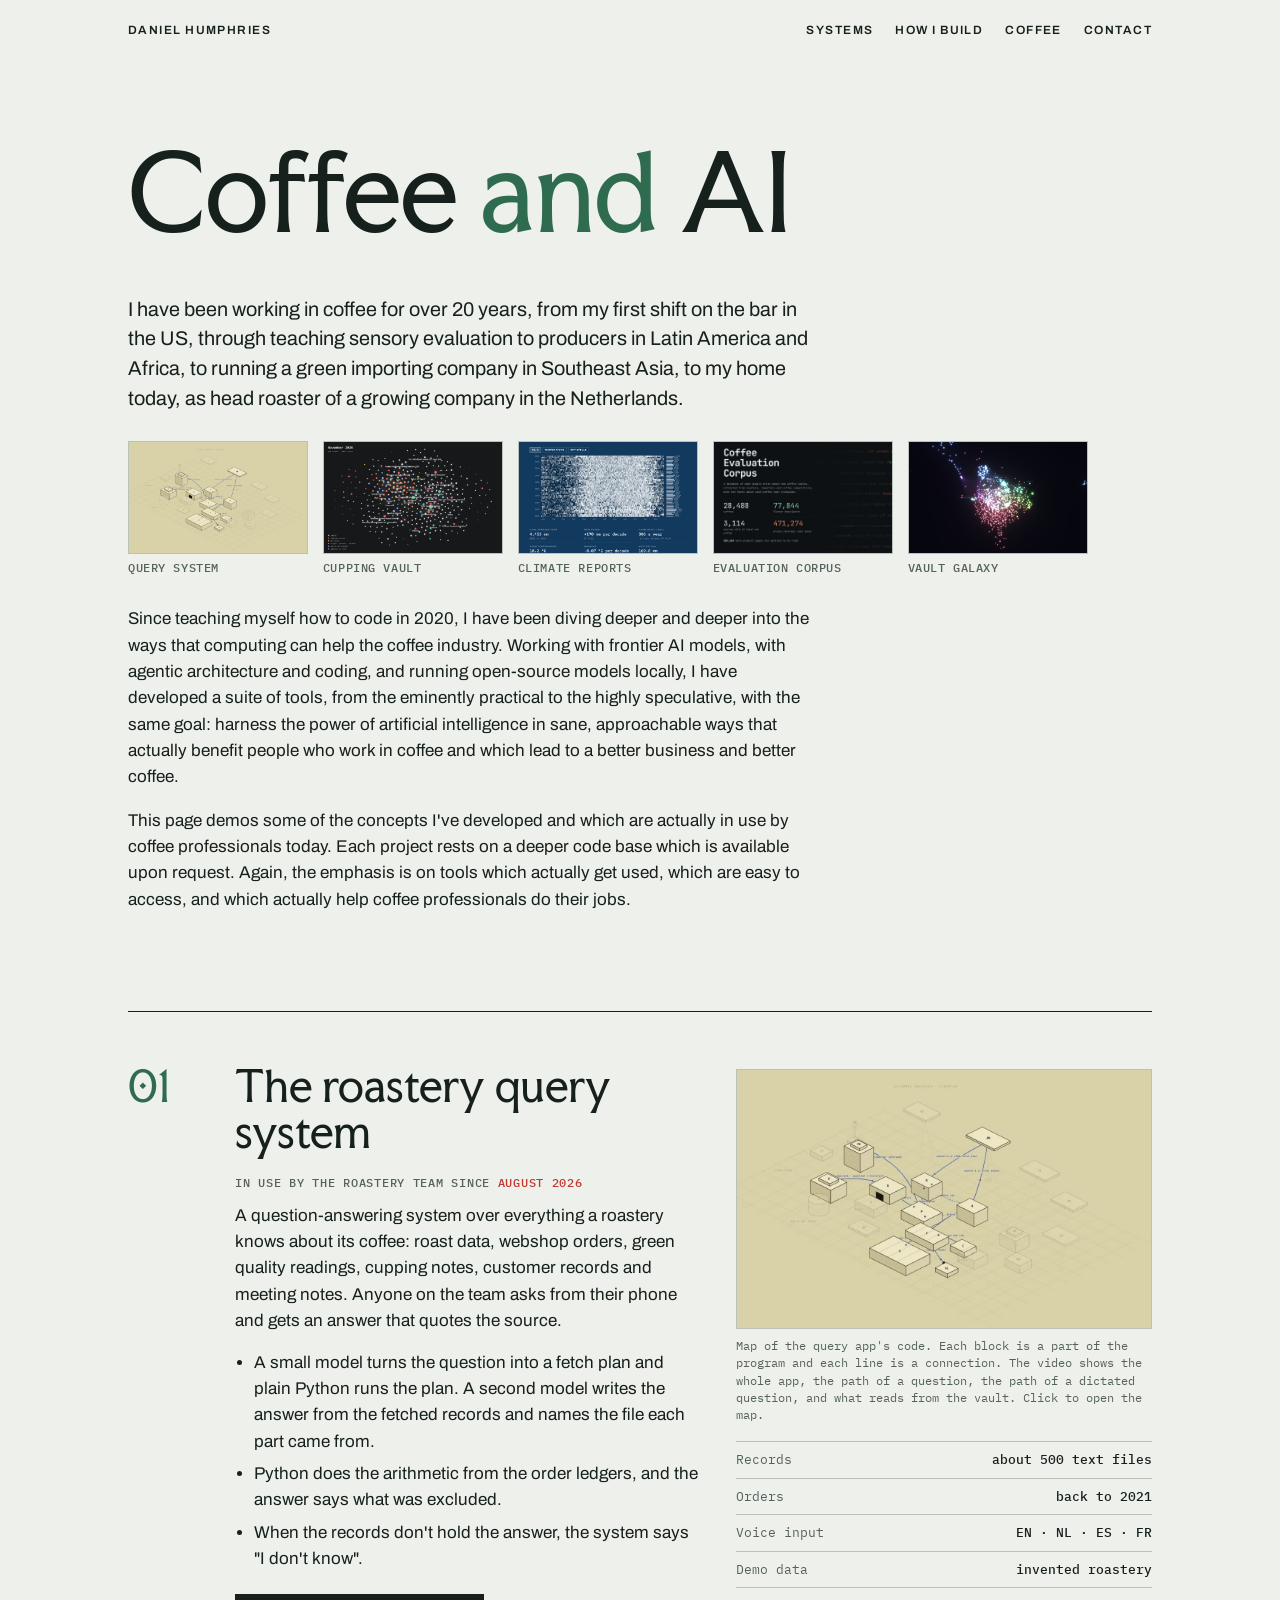
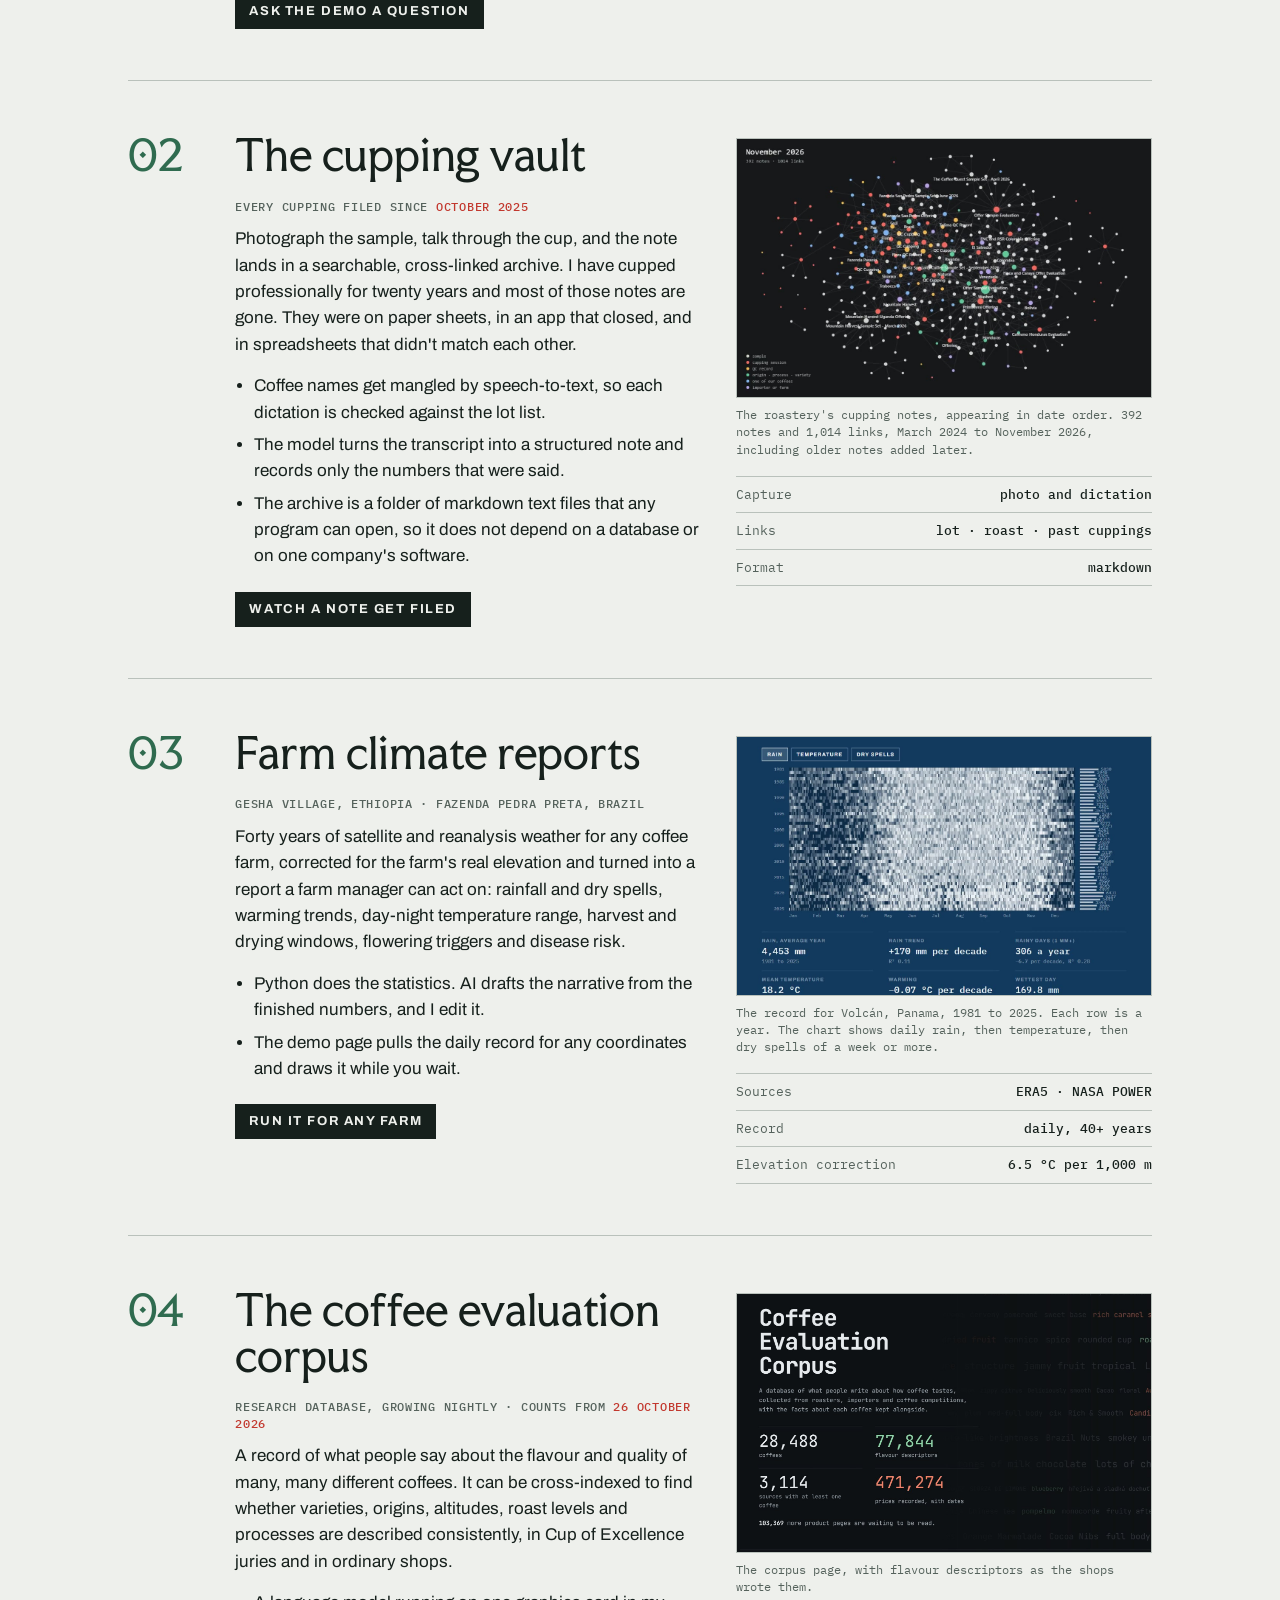
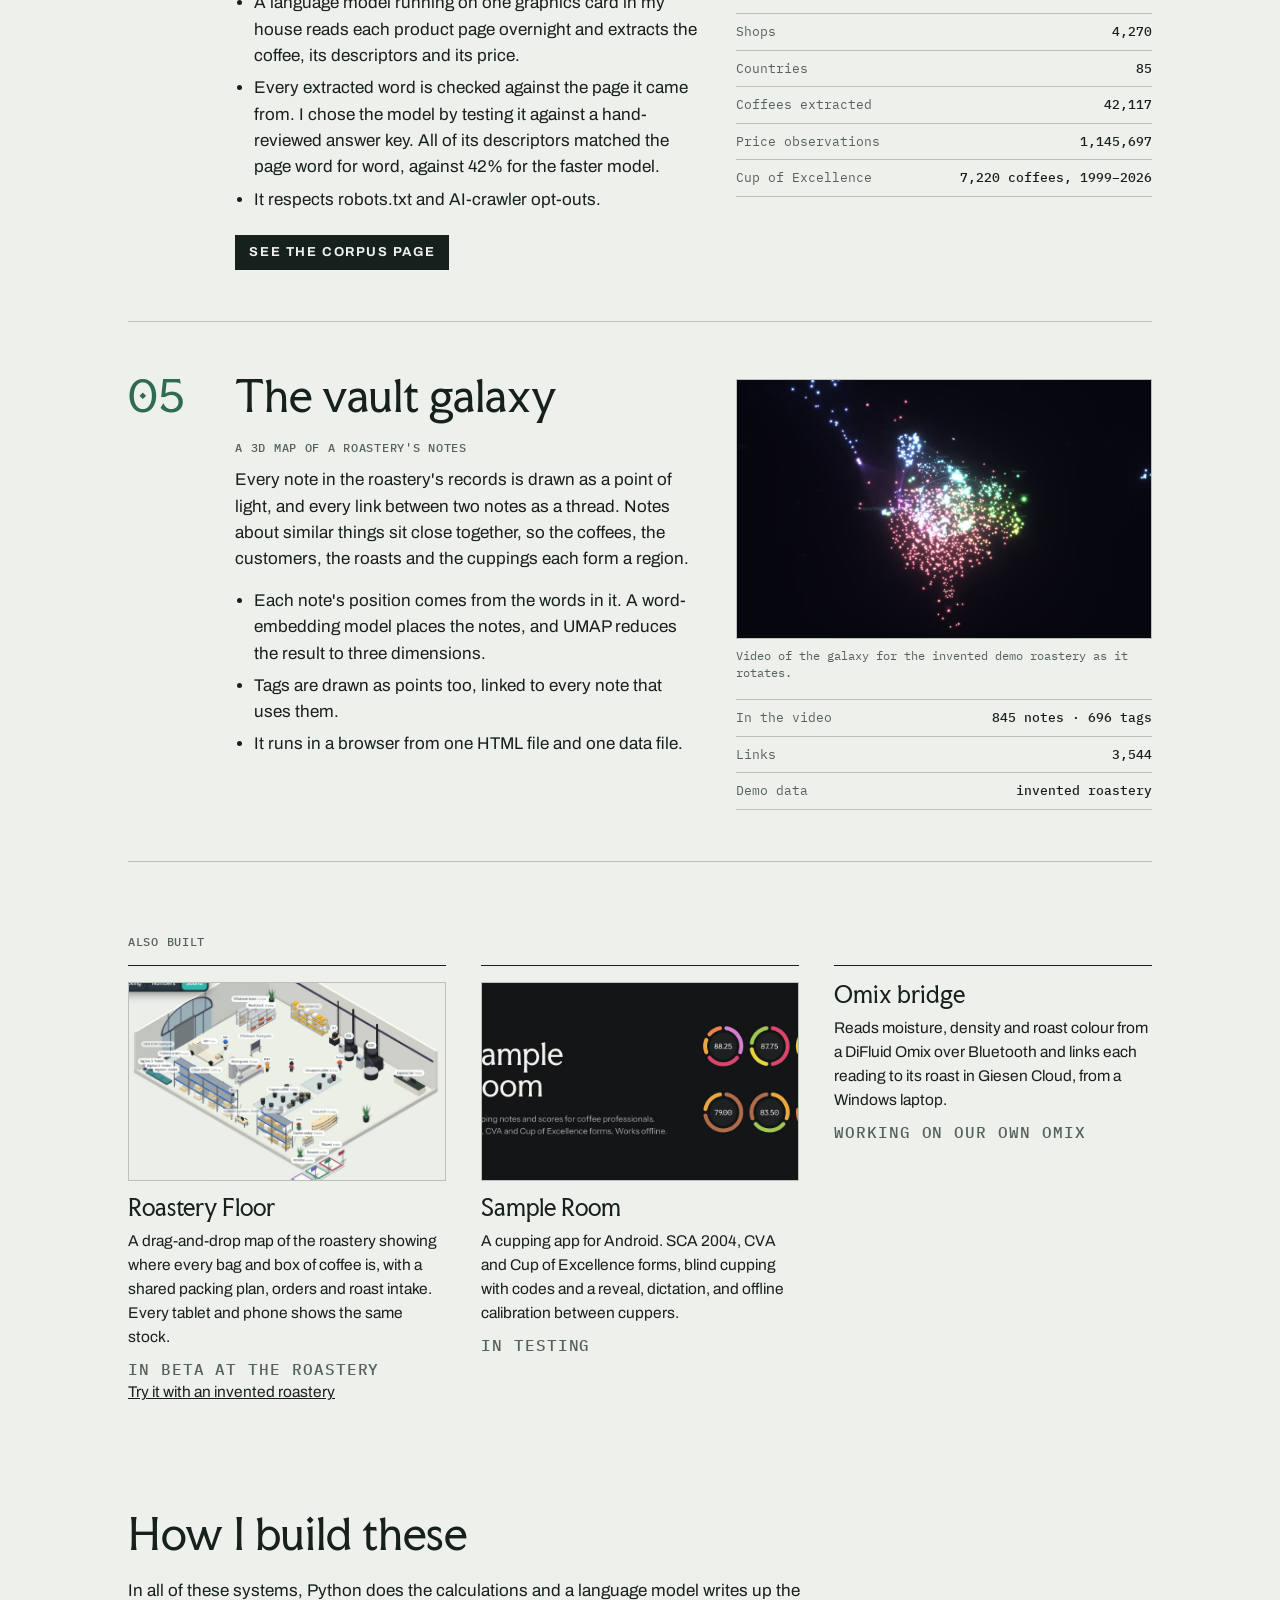
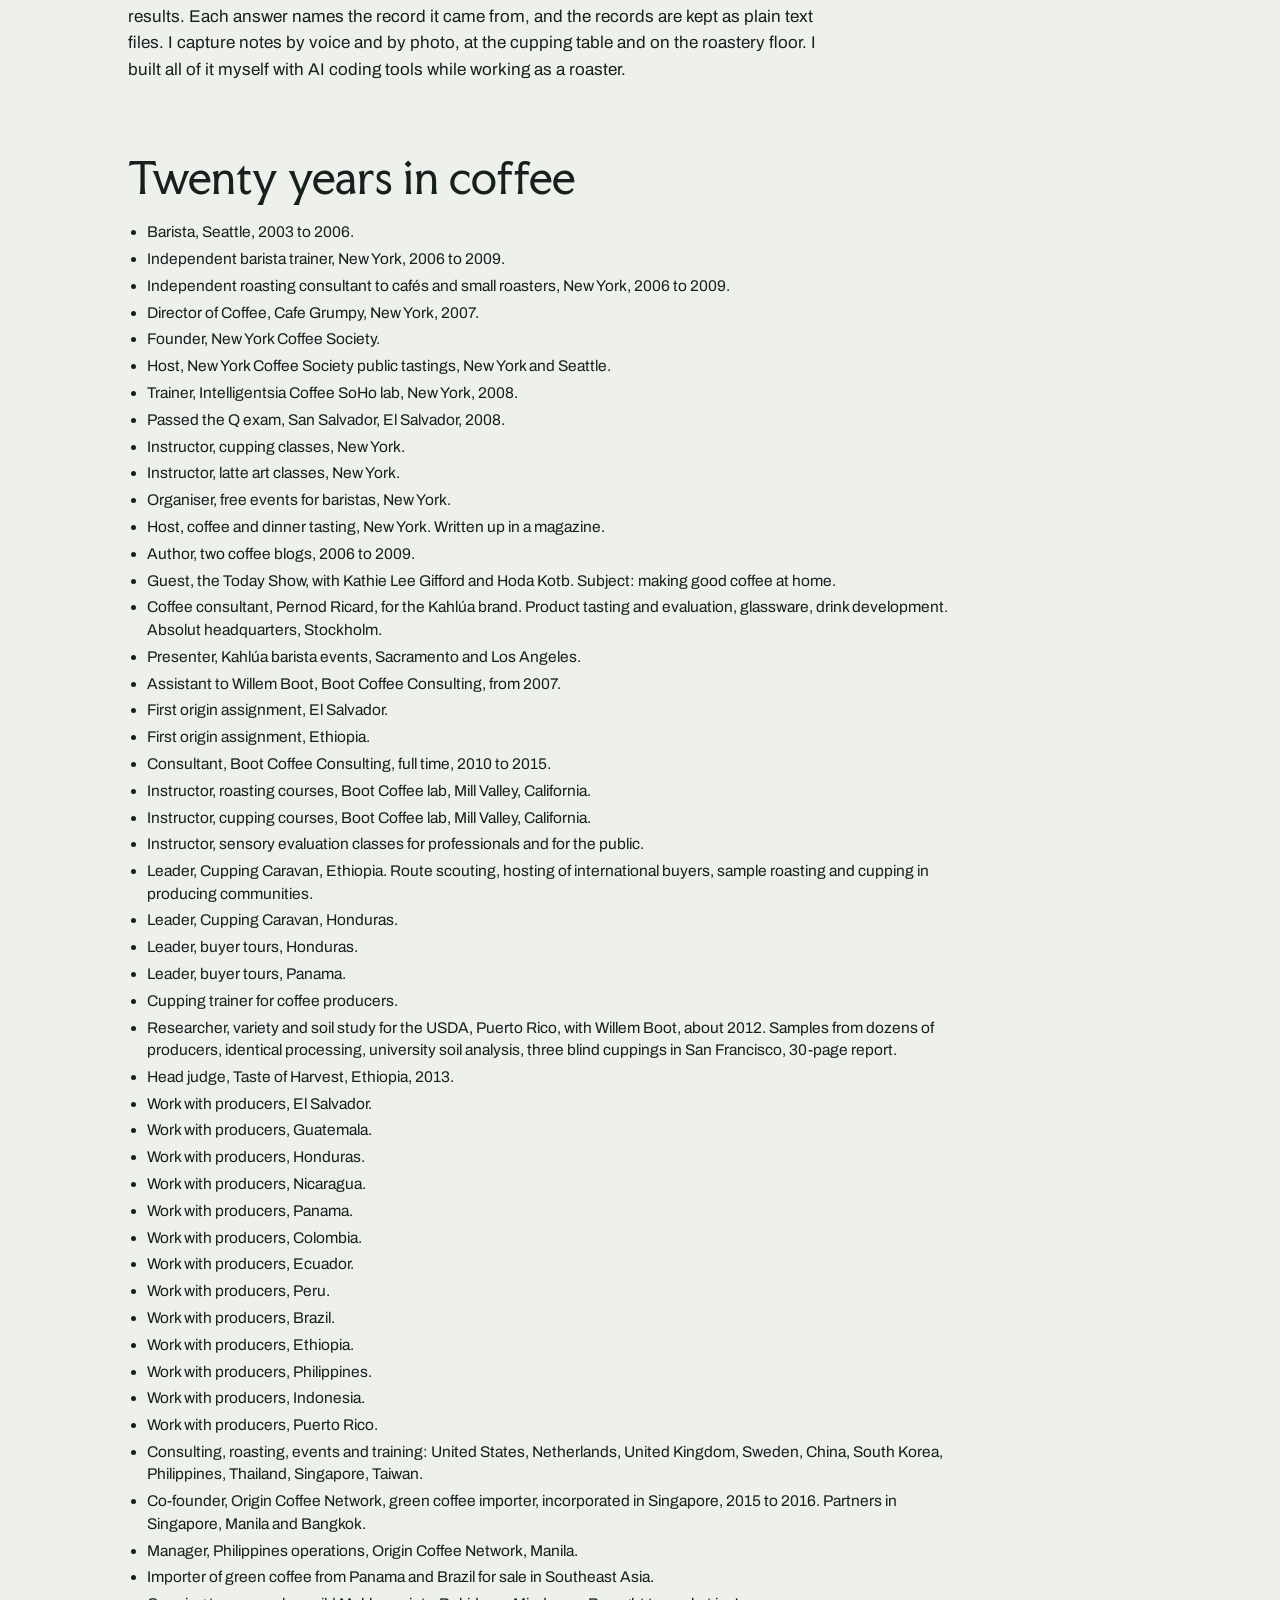
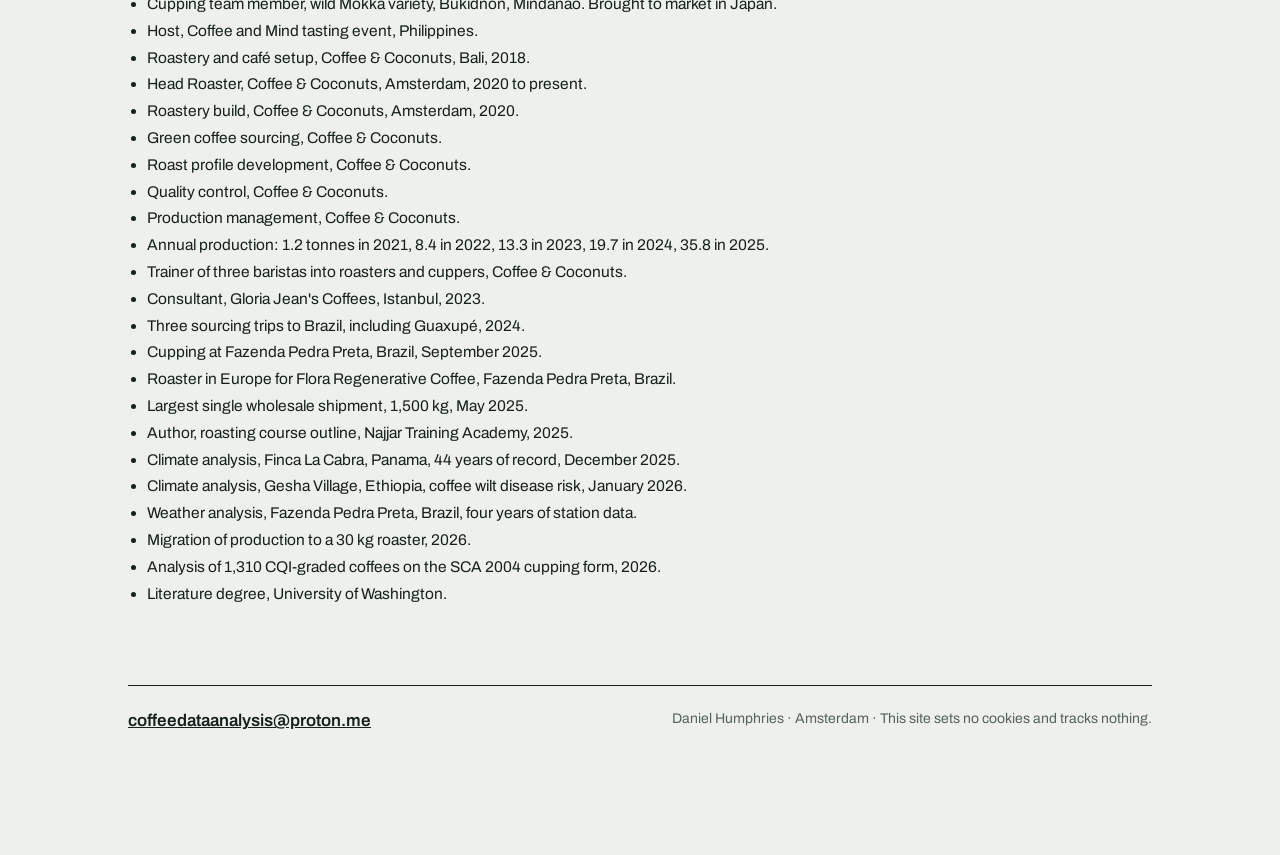
==== index.html @ a72b25ab "site: 2026-11-12 16:36" ====
<!doctype html>
<html lang="en">
<head>
<meta charset="utf-8">
<meta name="viewport" content="width=device-width, initial-scale=1">
<title>Daniel Humphries: coffee and AI</title>
<meta name="description" content="AI systems built for coffee work by Daniel Humphries, head roaster at Coffee &amp; Coconuts in Amsterdam: a roastery query system, a cupping archive, farm climate reports and a corpus of published coffee descriptions.">
<link rel="icon" href="favicon.svg" type="image/svg+xml">
<link rel="preload" href="fonts/archivo.woff2" as="font" type="font/woff2" crossorigin>
<link rel="preload" href="fonts/faculty-glyphic.woff2" as="font" type="font/woff2" crossorigin>
<link rel="stylesheet" href="base.css">
<style>
  :root {
    --paper: #eef0ec;      /* cupping-room grey-white */
    --ink: #16201c;
    --soft: #55625c;
    --rule: #b9c1bb;
    --green: #2f6b4f;      /* green coffee */
    --cherry: #c2382e;     /* ripe cherry */
    --mono: "IBM Plex Mono", ui-monospace, Consolas, monospace;
  }
  html { scroll-behavior: smooth; }
  body { background: var(--paper); color: var(--ink); font: 400 17px/1.55 var(--sans); }
  .wrap { max-width: 1080px; margin: 0 auto; padding: 0 28px 120px; }

  nav { display: flex; flex-wrap: wrap; gap: 6px 22px; align-items: baseline; padding: 22px 0 0;
        font: 600 12px/1.4 var(--sans); letter-spacing: .12em; text-transform: uppercase; }
  nav a { text-decoration: none; border-bottom: 1.5px solid transparent; padding-bottom: 2px; }
  nav a:hover, nav a:focus-visible { border-bottom-color: currentColor; outline: none; }
  nav .who { margin-right: auto; }

  header { padding: 11vh 0 9vh; border-bottom: 1.5px solid var(--ink); }
  h1 { font: 400 clamp(44px, 8.2vw, 104px)/.98 var(--display); letter-spacing: -.012em; margin: 0 0 .5em; }
  h1 span { color: var(--green); }
  .lede { max-width: 43rem; font-size: clamp(18px, 1.55vw, 21px); line-height: 1.5; margin: 0 0 1em; }
  .lede.more { font-size: 17px; line-height: 1.55; }
  .strip { display: grid; grid-template-columns: repeat(5, minmax(0, 1fr)); gap: .9rem; max-width: 60rem; margin: 1.7rem 0 1.9rem; padding: 0; list-style: none; }
  .strip a { display: block; text-decoration: none; font: 500 11.5px/1.3 var(--mono); letter-spacing: .05em; text-transform: uppercase; color: var(--soft); }
  .strip img { width: 100%; height: auto; aspect-ratio: 16 / 10; object-fit: cover; border: 1px solid var(--rule); background: var(--ink); margin-bottom: .45rem; }
  .strip a:hover, .strip a:focus-visible { color: var(--ink); outline: none; }
  .strip a:hover img, .strip a:focus-visible img { border-color: var(--ink); outline: 2px solid var(--ink); }

  h2 { font: 400 clamp(28px, 3.4vw, 42px)/1.08 var(--display); margin: 0 0 .5em; }
  .label { font: 500 12px/1.4 var(--mono); letter-spacing: .06em; text-transform: uppercase; color: var(--soft); margin: 0 0 .9rem; }
  .label b { font-weight: 500; color: var(--cherry); }

  .sys { display: grid; grid-template-columns: 4.5rem minmax(0, 1fr) minmax(0, 26rem); gap: 0 2.2rem;
         padding: 3.2rem 0; border-bottom: 1px solid var(--rule); }
  .sys .n { font: 400 clamp(30px, 3.4vw, 42px)/1.08 var(--display); color: var(--green); }
  .sys p { margin: 0 0 .9em; max-width: 36rem; }
  .sys ul { margin: 0 0 1em; padding: 0 0 0 1.1em; max-width: 36rem; }
  .sys li { margin: 0 0 .35em; }
  .shot { margin: .35rem 0 1.1rem; }
  .shot a { display: block; }
  .shot img, .shot video { width: 100%; height: auto; aspect-ratio: 16 / 10; object-fit: cover; border: 1px solid var(--rule); background: var(--ink); }
  .shot a:hover img, .shot a:focus-visible img, .shot a:hover video, .shot a:focus-visible video { border-color: var(--ink); outline: 2px solid var(--ink); }
  .shot figcaption { font: 400 12px/1.45 var(--mono); color: var(--soft); margin-top: .5rem; }
  .small .shot { margin: 0 0 .9rem; }
  .facts { margin: 0; font: 400 13px/1.5 var(--mono); }
  .facts div { display: flex; justify-content: space-between; gap: 1rem; padding: .5rem 0; border-top: 1px solid var(--rule); }
  .facts div:last-child { border-bottom: 1px solid var(--rule); }
  .facts dt { color: var(--soft); }
  .facts dd { margin: 0; text-align: right; font-weight: 500; font-variant-numeric: tabular-nums; }
  a.go { display: inline-block; margin-top: .3rem; font: 700 13px/1 var(--sans); letter-spacing: .12em; text-transform: uppercase;
         text-decoration: none; color: var(--paper); background: var(--ink); padding: .85em 1.1em; transition: background var(--dur) var(--ease); }
  a.go:hover, a.go:focus-visible { background: var(--green); outline: none; }

  section.plain { padding: 4.5rem 0 0; }
  .small { display: grid; grid-template-columns: repeat(3, minmax(0, 1fr)); gap: 0 2.2rem; }
  .small > div { border-top: 1.5px solid var(--ink); padding: 1rem 0 1.6rem; }
  .small h3 { font: 400 22px/1.15 var(--display); margin: 0 0 .4em; }
  .small p { margin: 0 0 .6em; font-size: 15.5px; }
  .small .label { margin: 0; }

  .how { max-width: 43rem; margin: 0; }
  .rule-list { max-width: 46rem; margin: 0; padding: 0; list-style: none; counter-reset: r; }
  .rule-list li { counter-increment: r; display: grid; grid-template-columns: 2.4rem 1fr; padding: .8rem 0; border-top: 1px solid var(--rule); }
  .rule-list li::before { content: counter(r); font: 400 22px/1.2 var(--display); color: var(--green); }

  .cv { max-width: 52rem; margin: 0; padding: 0 0 0 1.2em; font-size: 15.5px; line-height: 1.45; }
  .cv li { margin: 0 0 .28em; }

  footer { margin-top: 5rem; padding-top: 1.4rem; border-top: 1.5px solid var(--ink); display: flex; flex-wrap: wrap; gap: .6rem 2rem; justify-content: space-between; }
  footer a { font-weight: 600; }
  footer span { color: var(--soft); font-size: 14px; }

  @media (max-width: 860px) {
    .wrap { padding: 0 18px 90px; }
    .strip { grid-template-columns: none; grid-auto-flow: column; grid-auto-columns: 44%; overflow-x: auto; margin-right: -18px; padding: 2px 18px 6px 2px; scroll-snap-type: x proximity; }
    .strip li { scroll-snap-align: start; }
    .sys { grid-template-columns: minmax(0, 1fr); padding: 2.4rem 0; }
    .sys .n { margin-bottom: .2rem; }
    .shot { margin-top: 1.2rem; }
    .small { grid-template-columns: minmax(0, 1fr); }
  }
</style>
</head>
<body>
<div class="wrap">

<nav aria-label="Sections">
  <a class="who" href="#top">Daniel Humphries</a>
  <a href="#systems">Systems</a>
  <a href="#rules">How I build</a>
  <a href="#coffee">Coffee</a>
  <a href="mailto:coffeedataanalysis@proton.me">Contact</a>
</nav>

<header id="top">
  <h1>Coffee <span>and</span> AI</h1>
  <p class="lede">I have been working in coffee for over 20 years, from my first shift on the bar in the US, through teaching sensory evaluation to producers in Latin America and Africa, to running a green importing company in Southeast Asia, to my home today, as head roaster of a growing company in the Netherlands.</p>
  <ul class="strip" aria-label="The systems on this page">
    <li><a href="#query"><img src="media/app-atlas.jpg" width="1120" height="700" alt="">Query system</a></li>
    <li><a href="#vault"><img src="media/cupping-graph.jpg" width="1120" height="700" alt="">Cupping vault</a></li>
    <li><a href="#climate"><img src="media/climate.jpg" width="1280" height="800" alt="">Climate reports</a></li>
    <li><a href="#corpus"><img src="media/corpus.jpg" width="1584" height="990" alt="">Evaluation corpus</a></li>
    <li><a href="#galaxy"><img src="media/vault-galaxy.jpg" width="1120" height="700" alt="">Vault galaxy</a></li>
  </ul>
  <p class="lede more">Since teaching myself how to code in 2020, I have been diving deeper and deeper into the ways that computing can help the coffee industry. Working with frontier AI models, with agentic architecture and coding, and running open-source models locally, I have developed a suite of tools, from the eminently practical to the highly speculative, with the same goal: harness the power of artificial intelligence in sane, approachable ways that actually benefit people who work in coffee and which lead to a better business and better coffee.</p>
  <p class="lede more">This page demos some of the concepts I've developed and which are actually in use by coffee professionals today. Each project rests on a deeper code base which is available upon request. Again, the emphasis is on tools which actually get used, which are easy to access, and which actually help coffee professionals do their jobs.</p>
</header>

<main id="systems">

  <article class="sys" id="query">
    <div class="n">01</div>
    <div>
      <h2>The roastery query system</h2>
      <p class="label">In use by the roastery team since <b>August 2026</b></p>
      <p>A question-answering system over everything a roastery knows about its coffee: roast data, webshop orders, green quality readings, cupping notes, customer records and meeting notes. Anyone on the team asks from their phone and gets an answer that quotes the source.</p>
      <ul>
        <li>A small model turns the question into a fetch plan and plain Python runs the plan. A second model writes the answer from the fetched records and names the file each part came from.</li>
        <li>Python does the arithmetic from the order ledgers, and the answer says what was excluded.</li>
        <li>When the records don't hold the answer, the system says "I don't know".</li>
      </ul>
      <a class="go" href="query.html">Ask the demo a question</a>
    </div>
    <div>
    <figure class="shot">
      <a href="atlas.html"><video src="media/app-atlas.mp4" poster="media/app-atlas.jpg" width="1120" height="700" autoplay muted loop playsinline preload="metadata" aria-label="Animation: an isometric drawing of the query app, with different groups of blocks and connecting lines lit in turn"></video></a>
      <figcaption>Map of the query app's code. Each block is a part of the program and each line is a connection. The video shows the whole app, the path of a question, the path of a dictated question, and what reads from the vault. Click to open the map.</figcaption>
    </figure>
    <dl class="facts">
      <div><dt>Records</dt><dd>about 500 text files</dd></div>
      <div><dt>Orders</dt><dd>back to 2021</dd></div>
      <div><dt>Voice input</dt><dd>EN · NL · ES · FR</dd></div>
      <div><dt>Demo data</dt><dd>invented roastery</dd></div>
    </dl>
    </div>
  </article>

  <article class="sys" id="vault">
    <div class="n">02</div>
    <div>
      <h2>The cupping vault</h2>
      <p class="label">Every cupping filed since <b>October 2025</b></p>
      <p>Photograph the sample, talk through the cup, and the note lands in a searchable, cross-linked archive. I have cupped professionally for twenty years and most of those notes are gone. They were on paper sheets, in an app that closed, and in spreadsheets that didn't match each other.</p>
      <ul>
        <li>Coffee names get mangled by speech-to-text, so each dictation is checked against the lot list.</li>
        <li>The model turns the transcript into a structured note and records only the numbers that were said.</li>
        <li>The archive is a folder of markdown text files that any program can open, so it does not depend on a database or on one company's software.</li>
      </ul>
      <a class="go" href="vault.html">Watch a note get filed</a>
    </div>
    <div>
    <figure class="shot">
      <a href="vault.html"><video src="media/cupping-graph.mp4" poster="media/cupping-graph.jpg" width="1120" height="700" autoplay muted loop playsinline preload="metadata" aria-label="Animation: dots for cupping notes appear one by one and link to each other"></video></a>
      <figcaption>The roastery's cupping notes, appearing in date order. 392 notes and 1,014 links, March 2024 to November 2026, including older notes added later.</figcaption>
    </figure>
    <dl class="facts">
      <div><dt>Capture</dt><dd>photo and dictation</dd></div>
      <div><dt>Links</dt><dd>lot · roast · past cuppings</dd></div>
      <div><dt>Format</dt><dd>markdown</dd></div>
    </dl>
    </div>
  </article>

  <article class="sys" id="climate">
    <div class="n">03</div>
    <div>
      <h2>Farm climate reports</h2>
      <p class="label">Gesha Village, Ethiopia · Fazenda Pedra Preta, Brazil</p>
      <p>Forty years of satellite and reanalysis weather for any coffee farm, corrected for the farm's real elevation and turned into a report a farm manager can act on: rainfall and dry spells, warming trends, day-night temperature range, harvest and drying windows, flowering triggers and disease risk.</p>
      <ul>
        <li>Python does the statistics. AI drafts the narrative from the finished numbers, and I edit it.</li>
        <li>The demo page pulls the daily record for any coordinates and draws it while you wait.</li>
      </ul>
      <a class="go" href="climate.html">Run it for any farm</a>
    </div>
    <div>
    <figure class="shot">
      <a href="climate.html"><video src="media/climate.mp4" poster="media/climate.jpg" width="1280" height="800" autoplay muted loop playsinline preload="metadata" aria-label="Animation: a chart of daily rain since 1981 fills in one year at a time, then changes to temperature and to dry spells"></video></a>
      <figcaption>The record for Volcán, Panama, 1981 to 2025. Each row is a year. The chart shows daily rain, then temperature, then dry spells of a week or more.</figcaption>
    </figure>
    <dl class="facts">
      <div><dt>Sources</dt><dd>ERA5 · NASA POWER</dd></div>
      <div><dt>Record</dt><dd>daily, 40+ years</dd></div>
      <div><dt>Elevation correction</dt><dd>6.5 °C per 1,000 m</dd></div>
    </dl>
    </div>
  </article>

  <article class="sys" id="corpus">
    <div class="n">04</div>
    <div>
      <h2>The coffee evaluation corpus</h2>
      <p class="label">Research database, growing nightly · counts from <b>26 October 2026</b></p>
      <p>A record of what people say about the flavour and quality of many, many different coffees. It can be cross-indexed to find whether varieties, origins, altitudes, roast levels and processes are described consistently, in Cup of Excellence juries and in ordinary shops.</p>
      <ul>
        <li>A language model running on one graphics card in my house reads each product page overnight and extracts the coffee, its descriptors and its price.</li>
        <li>Every extracted word is checked against the page it came from. I chose the model by testing it against a hand-reviewed answer key. All of its descriptors matched the page word for word, against 42% for the faster model.</li>
        <li>It respects robots.txt and AI-crawler opt-outs.</li>
      </ul>
      <a class="go" href="corpus.html">See the corpus page</a>
    </div>
    <div>
    <figure class="shot">
      <a href="corpus.html"><img src="media/corpus.jpg" width="1584" height="990" loading="lazy" alt="The corpus page: counts of coffees, descriptors and prices beside rows of flavour words in several languages"></a>
      <figcaption>The corpus page, with flavour descriptors as the shops wrote them.</figcaption>
    </figure>
    <dl class="facts">
      <div><dt>Shops</dt><dd>4,270</dd></div>
      <div><dt>Countries</dt><dd>85</dd></div>
      <div><dt>Coffees extracted</dt><dd>42,117</dd></div>
      <div><dt>Price observations</dt><dd>1,145,697</dd></div>
      <div><dt>Cup of Excellence</dt><dd>7,220 coffees, 1999–2026</dd></div>
    </dl>
    </div>
  </article>

  <article class="sys" id="galaxy">
    <div class="n">05</div>
    <div>
      <h2>The vault galaxy</h2>
      <p class="label">A 3D map of a roastery's notes</p>
      <p>Every note in the roastery's records is drawn as a point of light, and every link between two notes as a thread. Notes about similar things sit close together, so the coffees, the customers, the roasts and the cuppings each form a region.</p>
      <ul>
        <li>Each note's position comes from the words in it. A word-embedding model places the notes, and UMAP reduces the result to three dimensions.</li>
        <li>Tags are drawn as points too, linked to every note that uses them.</li>
        <li>It runs in a browser from one HTML file and one data file.</li>
      </ul>
    </div>
    <div>
    <figure class="shot">
      <video src="media/vault-galaxy.mp4" poster="media/vault-galaxy.jpg" width="1120" height="700" autoplay muted loop playsinline preload="metadata" aria-label="Animation: a slowly turning cloud of coloured points joined by faint threads"></video>
      <figcaption>Video of the galaxy for the invented demo roastery as it rotates.</figcaption>
    </figure>
    <dl class="facts">
      <div><dt>In the video</dt><dd>845 notes · 696 tags</dd></div>
      <div><dt>Links</dt><dd>3,544</dd></div>
      <div><dt>Demo data</dt><dd>invented roastery</dd></div>
    </dl>
    </div>
  </article>

  <section class="plain" id="more">
    <p class="label">Also built</p>
    <div class="small">
      <div>
        <figure class="shot"><a href="floor.html"><img src="media/roastery-floor.jpg" width="1320" height="825" loading="lazy" alt="Isometric view of a roastery floor with racks, roasters, bins and staff"></a></figure>
        <h3>Roastery Floor</h3>
        <p>A drag-and-drop map of the roastery showing where every bag and box of coffee is, with a shared packing plan, orders and roast intake. Every tablet and phone shows the same stock.</p>
        <p class="label">In beta at the roastery</p>
        <p><a href="floor.html">Try it with an invented roastery</a></p>
      </div>
      <div>
        <figure class="shot"><img src="media/sample-room.jpg" width="1024" height="500" loading="lazy" alt="Sample Room: six score dials reading from 79.00 to 91.25"></figure>
        <h3>Sample Room</h3>
        <p>A cupping app for Android. SCA 2004, CVA and Cup of Excellence forms, blind cupping with codes and a reveal, dictation, and offline calibration between cuppers.</p>
        <p class="label">In testing</p>
      </div>
      <div>
        <h3>Omix bridge</h3>
        <p>Reads moisture, density and roast colour from a DiFluid Omix over Bluetooth and links each reading to its roast in Giesen Cloud, from a Windows laptop.</p>
        <p class="label">Working on our own Omix</p>
      </div>
    </div>
  </section>

  <section class="plain" id="rules">
    <h2>How I build these</h2>
    <p class="how">In all of these systems, Python does the calculations and a language model writes up the results. Each answer names the record it came from, and the records are kept as plain text files. I capture notes by voice and by photo, at the cupping table and on the roastery floor. I built all of it myself with AI coding tools while working as a roaster.</p>
  </section>

  <section class="plain" id="coffee">
    <h2>Twenty years in coffee</h2>
    <ul class="cv">
      <li>Barista, Seattle, 2003 to 2006.</li>
      <li>Independent barista trainer, New York, 2006 to 2009.</li>
      <li>Independent roasting consultant to cafés and small roasters, New York, 2006 to 2009.</li>
      <li>Director of Coffee, Cafe Grumpy, New York, 2007.</li>
      <li>Founder, New York Coffee Society.</li>
      <li>Host, New York Coffee Society public tastings, New York and Seattle.</li>
      <li>Trainer, Intelligentsia Coffee SoHo lab, New York, 2008.</li>
      <li>Passed the Q exam, San Salvador, El Salvador, 2008.</li>
      <li>Instructor, cupping classes, New York.</li>
      <li>Instructor, latte art classes, New York.</li>
      <li>Organiser, free events for baristas, New York.</li>
      <li>Host, coffee and dinner tasting, New York. Written up in a magazine.</li>
      <li>Author, two coffee blogs, 2006 to 2009.</li>
      <li>Guest, the Today Show, with Kathie Lee Gifford and Hoda Kotb. Subject: making good coffee at home.</li>
      <li>Coffee consultant, Pernod Ricard, for the Kahlúa brand. Product tasting and evaluation, glassware, drink development. Absolut headquarters, Stockholm.</li>
      <li>Presenter, Kahlúa barista events, Sacramento and Los Angeles.</li>
      <li>Assistant to Willem Boot, Boot Coffee Consulting, from 2007.</li>
      <li>First origin assignment, El Salvador.</li>
      <li>First origin assignment, Ethiopia.</li>
      <li>Consultant, Boot Coffee Consulting, full time, 2010 to 2015.</li>
      <li>Instructor, roasting courses, Boot Coffee lab, Mill Valley, California.</li>
      <li>Instructor, cupping courses, Boot Coffee lab, Mill Valley, California.</li>
      <li>Instructor, sensory evaluation classes for professionals and for the public.</li>
      <li>Leader, Cupping Caravan, Ethiopia. Route scouting, hosting of international buyers, sample roasting and cupping in producing communities.</li>
      <li>Leader, Cupping Caravan, Honduras.</li>
      <li>Leader, buyer tours, Honduras.</li>
      <li>Leader, buyer tours, Panama.</li>
      <li>Cupping trainer for coffee producers.</li>
      <li>Researcher, variety and soil study for the USDA, Puerto Rico, with Willem Boot, about 2012. Samples from dozens of producers, identical processing, university soil analysis, three blind cuppings in San Francisco, 30-page report.</li>
      <li>Head judge, Taste of Harvest, Ethiopia, 2013.</li>
      <li>Work with producers, El Salvador.</li>
      <li>Work with producers, Guatemala.</li>
      <li>Work with producers, Honduras.</li>
      <li>Work with producers, Nicaragua.</li>
      <li>Work with producers, Panama.</li>
      <li>Work with producers, Colombia.</li>
      <li>Work with producers, Ecuador.</li>
      <li>Work with producers, Peru.</li>
      <li>Work with producers, Brazil.</li>
      <li>Work with producers, Ethiopia.</li>
      <li>Work with producers, Philippines.</li>
      <li>Work with producers, Indonesia.</li>
      <li>Work with producers, Puerto Rico.</li>
      <li>Consulting, roasting, events and training: United States, Netherlands, United Kingdom, Sweden, China, South Korea, Philippines, Thailand, Singapore, Taiwan.</li>
      <li>Co-founder, Origin Coffee Network, green coffee importer, incorporated in Singapore, 2015 to 2016. Partners in Singapore, Manila and Bangkok.</li>
      <li>Manager, Philippines operations, Origin Coffee Network, Manila.</li>
      <li>Importer of green coffee from Panama and Brazil for sale in Southeast Asia.</li>
      <li>Cupping team member, wild Mokka variety, Bukidnon, Mindanao. Brought to market in Japan.</li>
      <li>Host, Coffee and Mind tasting event, Philippines.</li>
      <li>Roastery and café setup, Coffee &amp; Coconuts, Bali, 2018.</li>
      <li>Head Roaster, Coffee &amp; Coconuts, Amsterdam, 2020 to present.</li>
      <li>Roastery build, Coffee &amp; Coconuts, Amsterdam, 2020.</li>
      <li>Green coffee sourcing, Coffee &amp; Coconuts.</li>
      <li>Roast profile development, Coffee &amp; Coconuts.</li>
      <li>Quality control, Coffee &amp; Coconuts.</li>
      <li>Production management, Coffee &amp; Coconuts.</li>
      <li>Annual production: 1.2 tonnes in 2021, 8.4 in 2022, 13.3 in 2023, 19.7 in 2024, 35.8 in 2025.</li>
      <li>Trainer of three baristas into roasters and cuppers, Coffee &amp; Coconuts.</li>
      <li>Consultant, Gloria Jean's Coffees, Istanbul, 2023.</li>
      <li>Three sourcing trips to Brazil, including Guaxupé, 2024.</li>
      <li>Cupping at Fazenda Pedra Preta, Brazil, September 2025.</li>
      <li>Roaster in Europe for Flora Regenerative Coffee, Fazenda Pedra Preta, Brazil.</li>
      <li>Largest single wholesale shipment, 1,500 kg, May 2025.</li>
      <li>Author, roasting course outline, Najjar Training Academy, 2025.</li>
      <li>Climate analysis, Finca La Cabra, Panama, 44 years of record, December 2025.</li>
      <li>Climate analysis, Gesha Village, Ethiopia, coffee wilt disease risk, January 2026.</li>
      <li>Weather analysis, Fazenda Pedra Preta, Brazil, four years of station data.</li>
      <li>Migration of production to a 30 kg roaster, 2026.</li>
      <li>Analysis of 1,310 CQI-graded coffees on the SCA 2004 cupping form, 2026.</li>
      <li>Literature degree, University of Washington.</li>
    </ul>
  </section>

</main>

<footer>
  <a href="mailto:coffeedataanalysis@proton.me">coffeedataanalysis@proton.me</a>
  <span>Daniel Humphries · Amsterdam · This site sets no cookies and tracks nothing.</span>
</footer>

</div>
<script>
  if (matchMedia("(prefers-reduced-motion: reduce)").matches)
    for (const v of document.querySelectorAll("video")) { v.removeAttribute("autoplay"); v.pause(); v.controls = true; }
</script>
</body>
</html>
---- base.css ----
/* base.css: the few things every page shares.
   Pages are allowed to look nothing alike. What stays constant is the altimeter mark in
   the top-right corner (it morphs between pages with a view transition), the two faces,
   and the one easing curve every motion uses. */

@view-transition { navigation: auto; }

/* Fonts are served from this site (fonts/, licences in fonts/LICENSE.txt): no request to a
   third party before the page can paint, and nothing for anyone to log. Latin subsets. */
@font-face { font-family: "Archivo"; src: url(fonts/archivo.woff2) format("woff2"); font-weight: 100 900; font-stretch: 62% 125%; font-display: swap; }
@font-face { font-family: "Faculty Glyphic"; src: url(fonts/faculty-glyphic.woff2) format("woff2"); font-weight: 400; font-display: swap; }
@font-face { font-family: "IBM Plex Mono"; src: url(fonts/plex-mono-400.woff2) format("woff2"); font-weight: 400; font-display: swap; }
@font-face { font-family: "IBM Plex Mono"; src: url(fonts/plex-mono-500.woff2) format("woff2"); font-weight: 500; font-display: swap; }
@font-face { font-family: "VT323"; src: url(fonts/vt323.woff2) format("woff2"); font-weight: 400; font-display: swap; }

:root {
  --display: "Faculty Glyphic", "Albertus", "Optima", Georgia, serif;
  --sans: "Archivo", "Helvetica Neue", Arial, sans-serif;
  --ease: cubic-bezier(.3, .7, .2, 1.1);  /* one slightly springy ease, used everywhere */
  --dur: .45s;
}

*, *::before, *::after { box-sizing: border-box; }
html { -webkit-text-size-adjust: 100%; text-size-adjust: 100%; }
body { margin: 0; font-family: var(--sans); -webkit-font-smoothing: antialiased; }
img, canvas, svg, video { display: block; max-width: 100%; }
a { color: inherit; }
.sr { position: absolute; width: 1px; height: 1px; overflow: hidden; clip: rect(0 0 0 0); white-space: nowrap; }

/* The altimeter mark. Every page has one, top right, saying where the page sits. */
.alt-mark {
  view-transition-name: altimeter;
  position: fixed; top: calc(14px + env(safe-area-inset-top, 0px)); right: 18px; z-index: 50;
  font: 700 13px/1 var(--sans); font-stretch: 88%; letter-spacing: .06em; text-transform: uppercase;
  text-decoration: none; display: flex; align-items: baseline; gap: .6em;
  font-variant-numeric: tabular-nums;
}
.alt-mark b { font-size: 22px; letter-spacing: 0; font-stretch: 100%; }

/* Contact, on every page: bottom right, in whatever ink the page uses. */
.contact {
  position: fixed; right: 18px; bottom: calc(16px + env(safe-area-inset-bottom, 0px)); z-index: 50;
  font: 700 12px/1 var(--sans); letter-spacing: .14em; text-transform: uppercase; text-decoration: none;
  border-bottom: 1.5px solid currentColor; padding-bottom: 2px;
}
.contact:hover, .contact:focus-visible { border-bottom-width: 3px; outline: none; }

::view-transition-old(altimeter), ::view-transition-new(altimeter) { animation-duration: var(--dur); animation-timing-function: var(--ease); }
::view-transition-old(root) { animation: vt-out var(--dur) var(--ease) both; }
::view-transition-new(root) { animation: vt-in var(--dur) var(--ease) both; }
@keyframes vt-out { to { opacity: 0; transform: translateY(-2vh); } }
@keyframes vt-in { from { opacity: 0; transform: translateY(3vh); } }

@media (prefers-reduced-motion: reduce) {
  html { scroll-behavior: auto !important; }
  ::view-transition-old(root), ::view-transition-new(root) { animation: none; }
  *, *::before, *::after { transition-duration: 0s !important; animation-duration: 0s !important; }
}
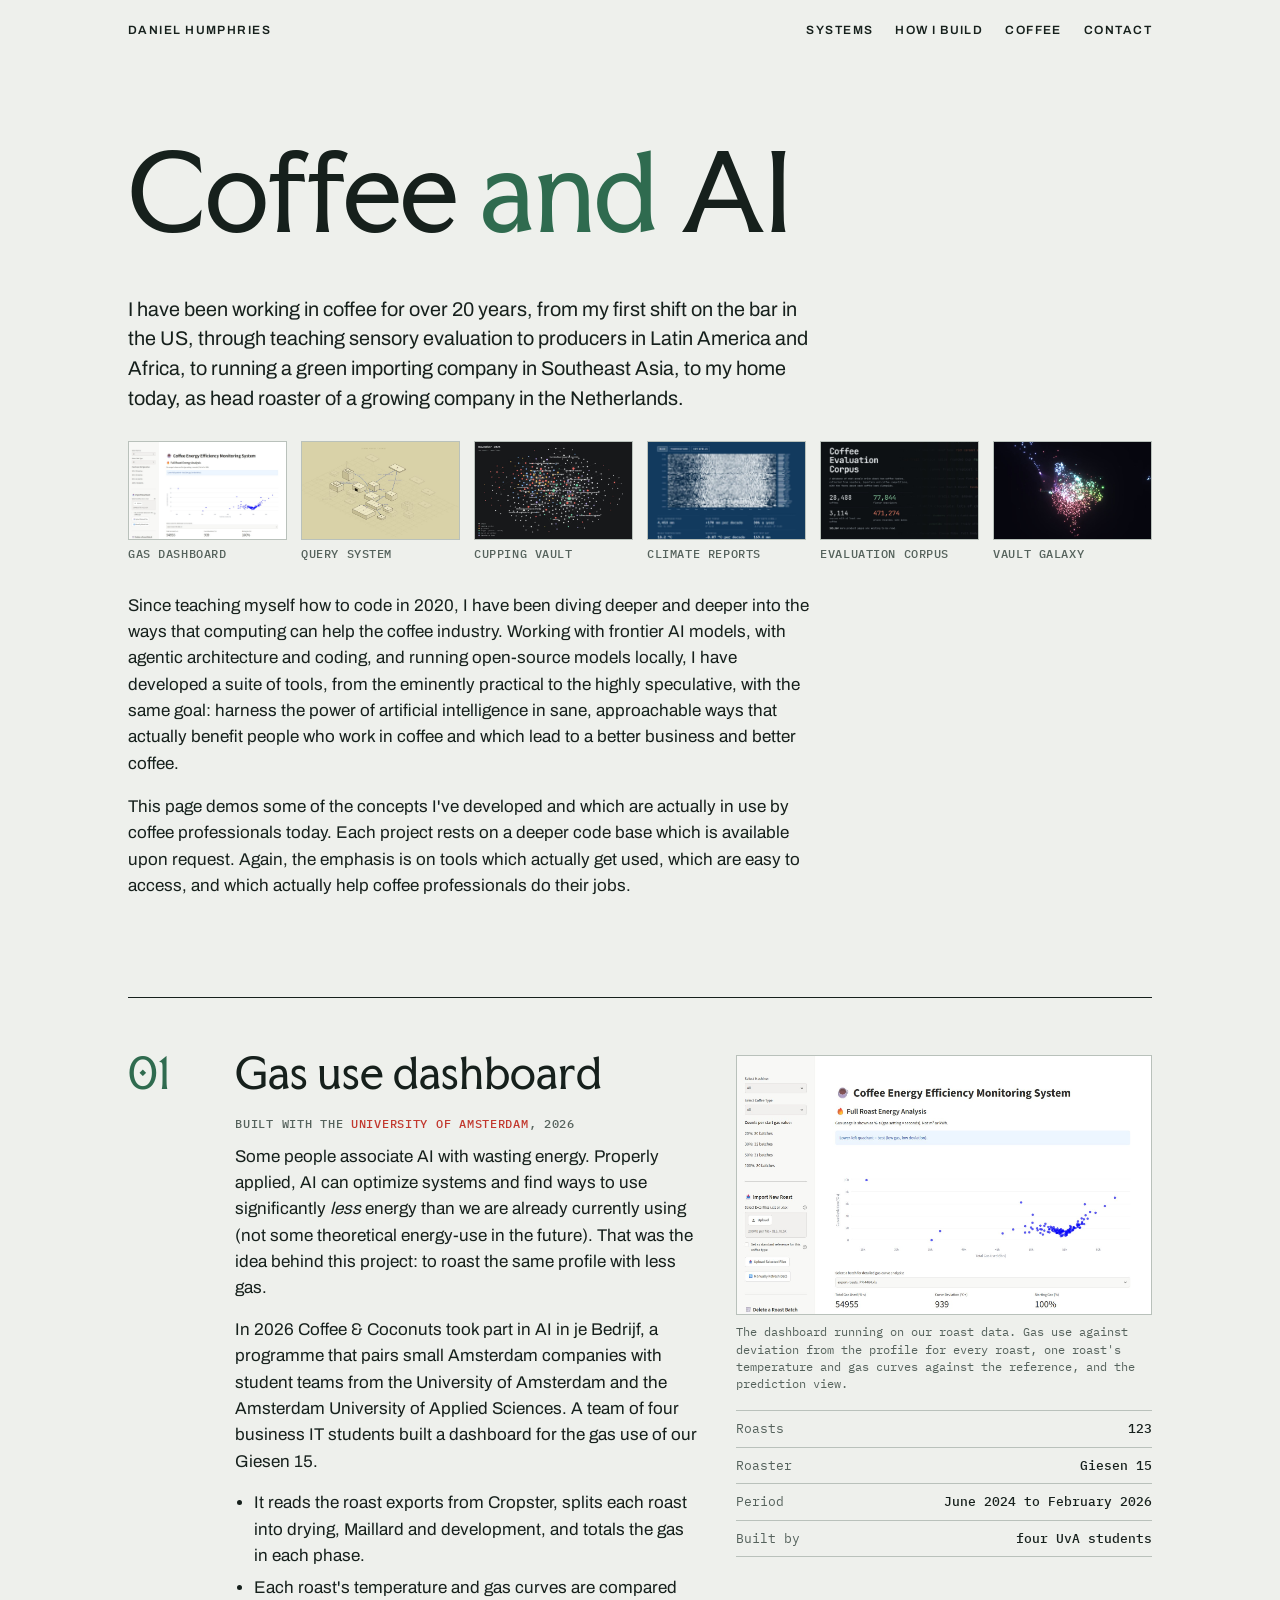
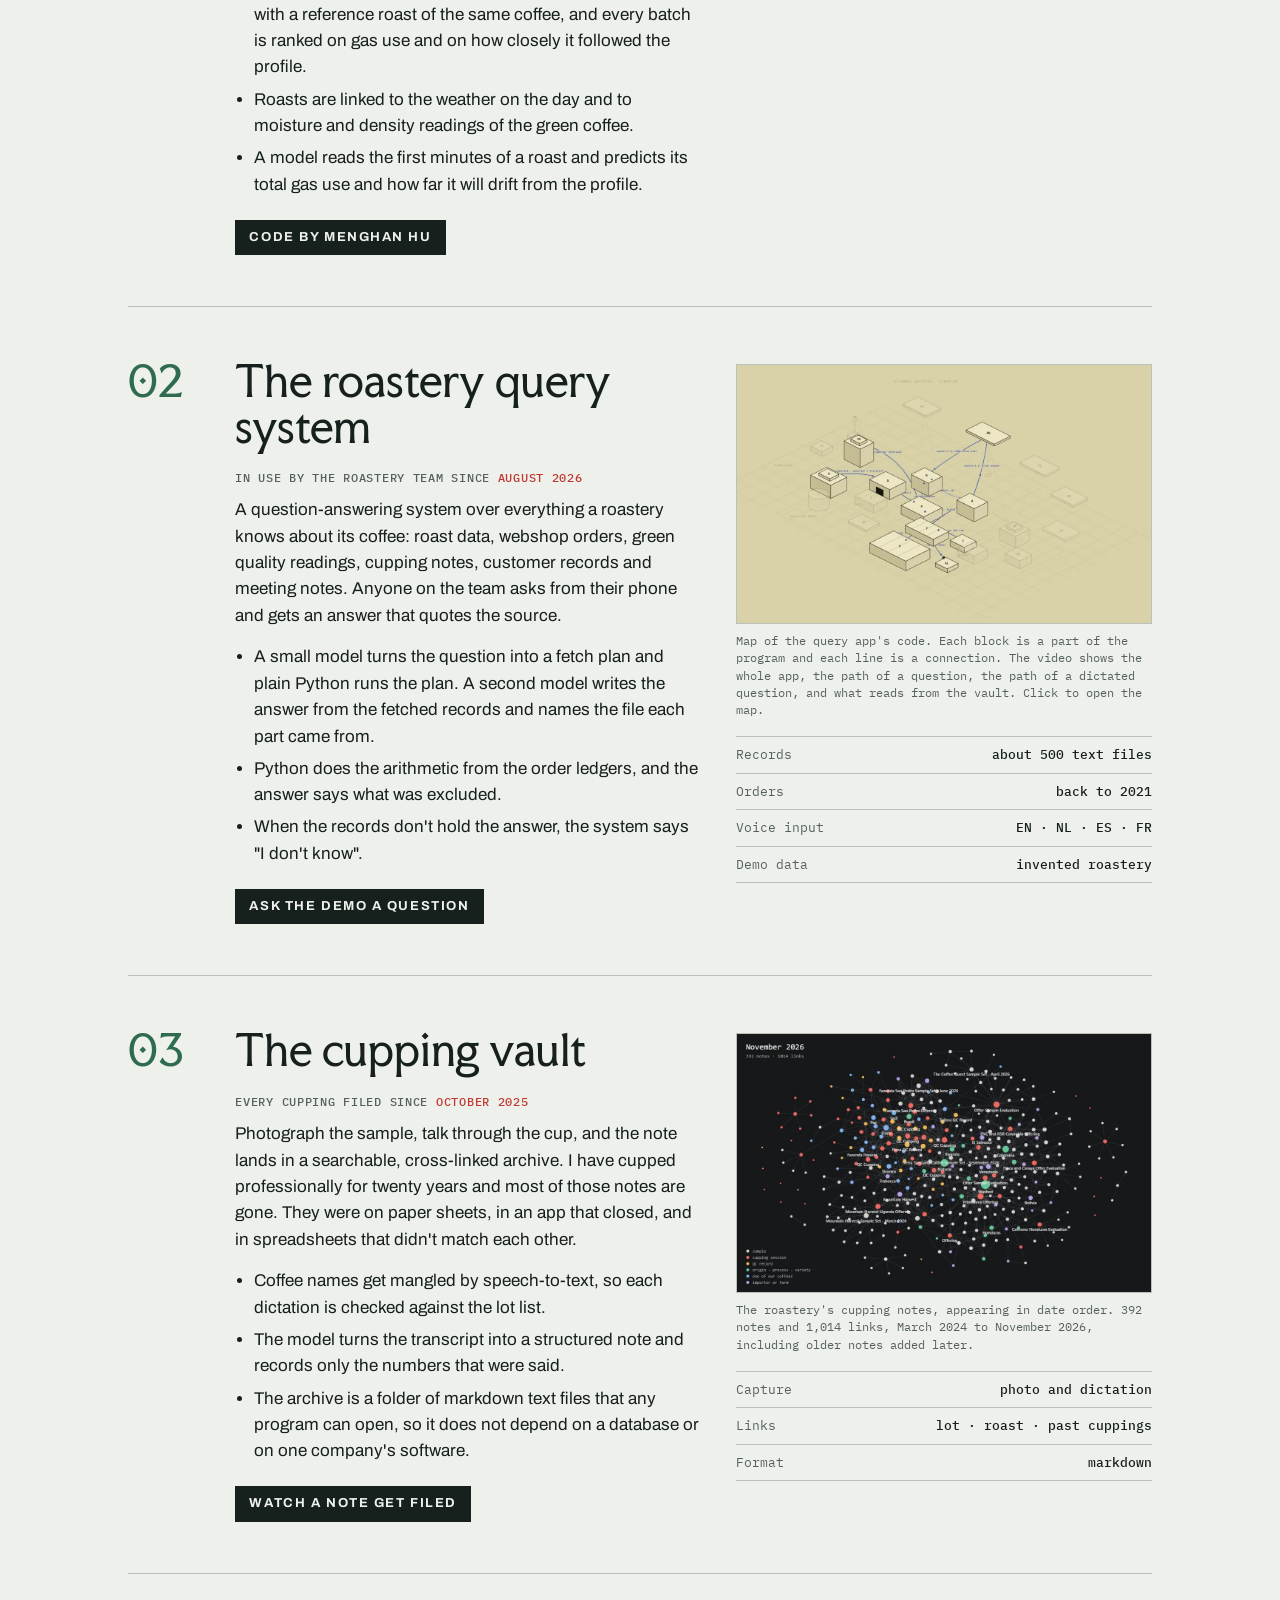
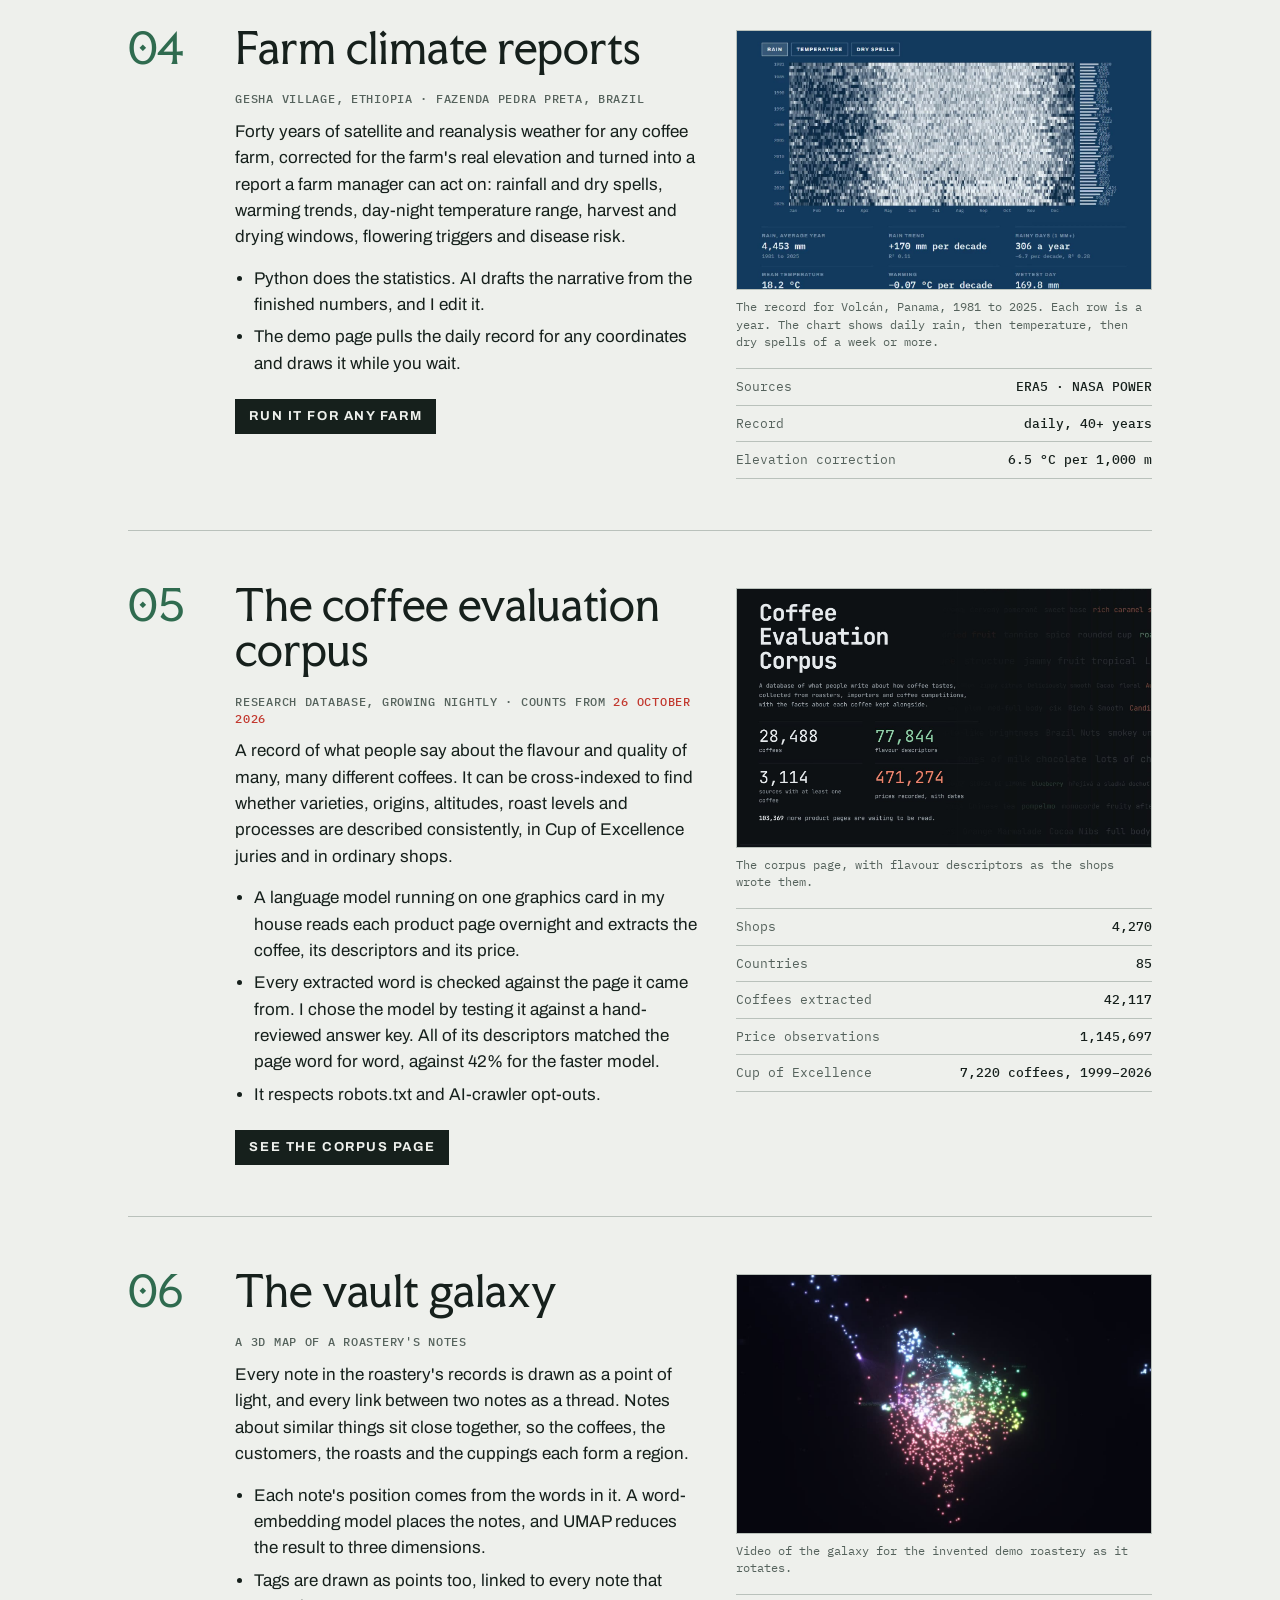
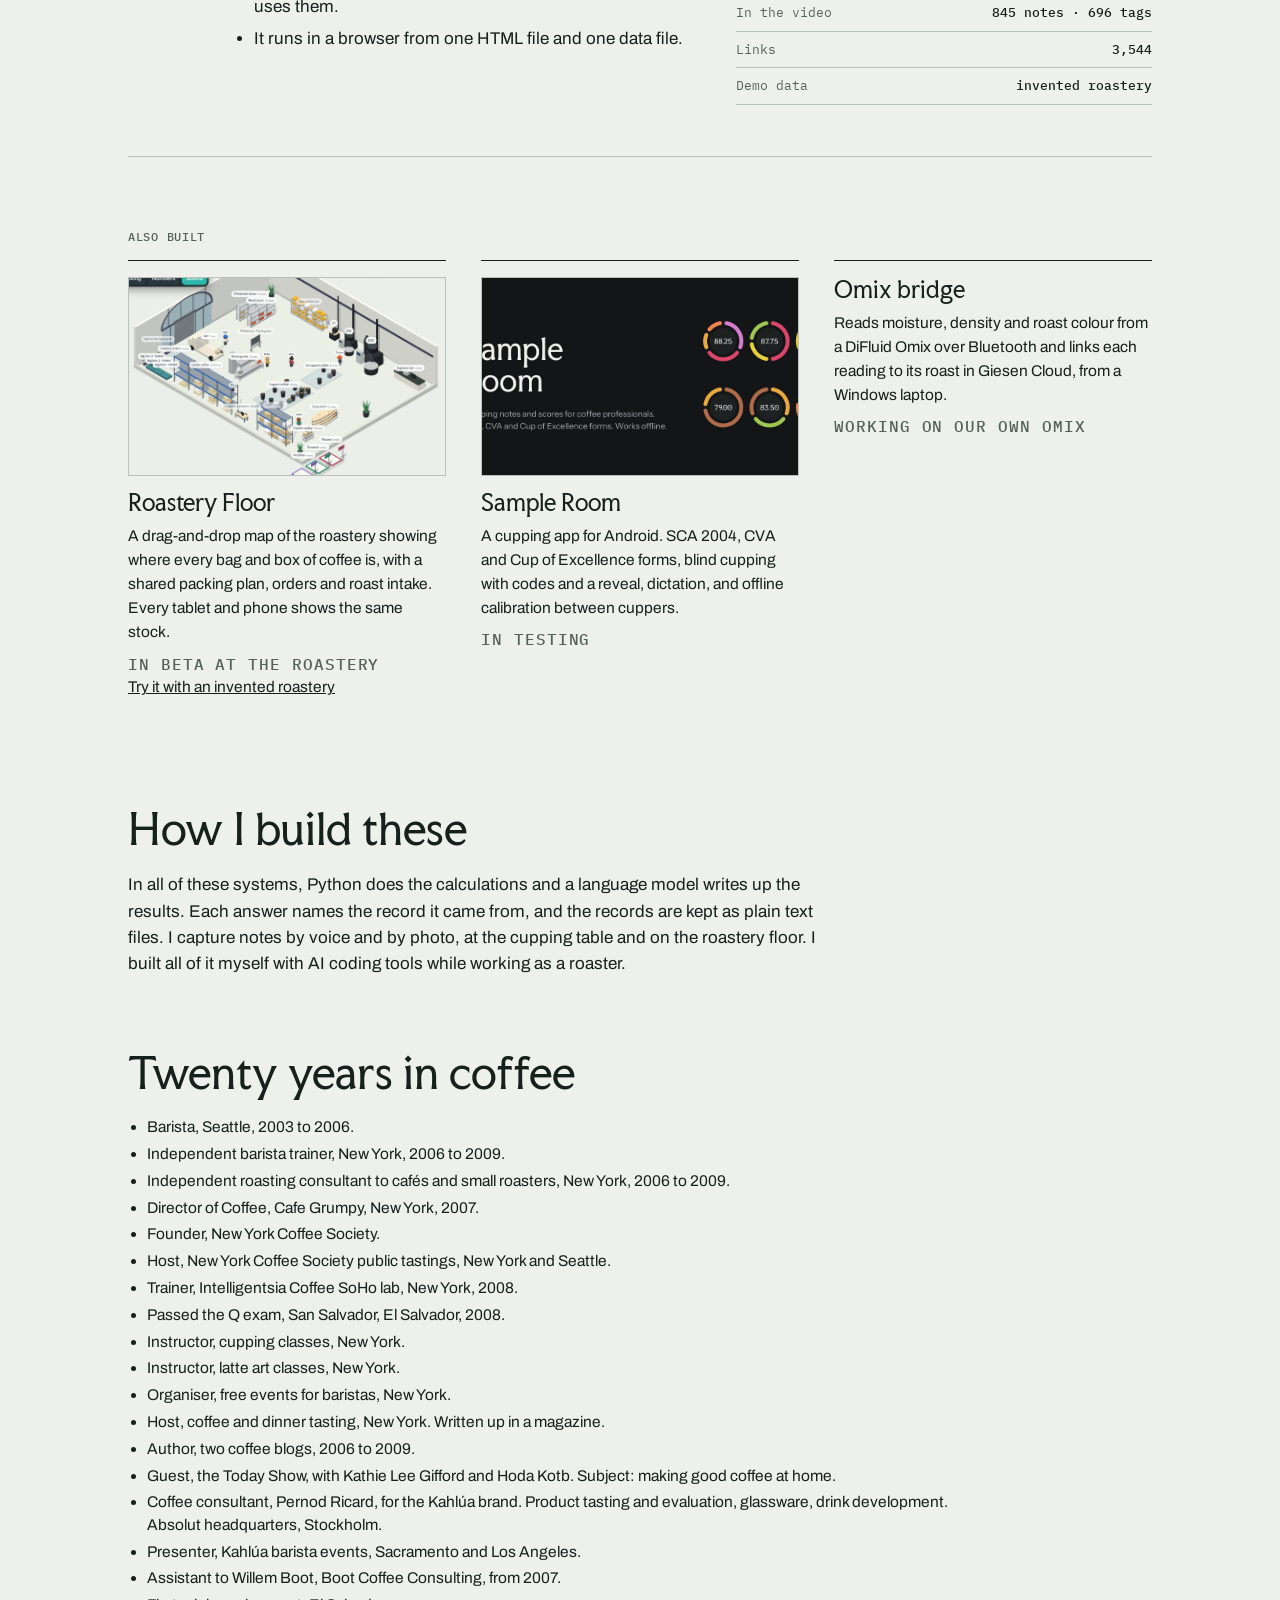
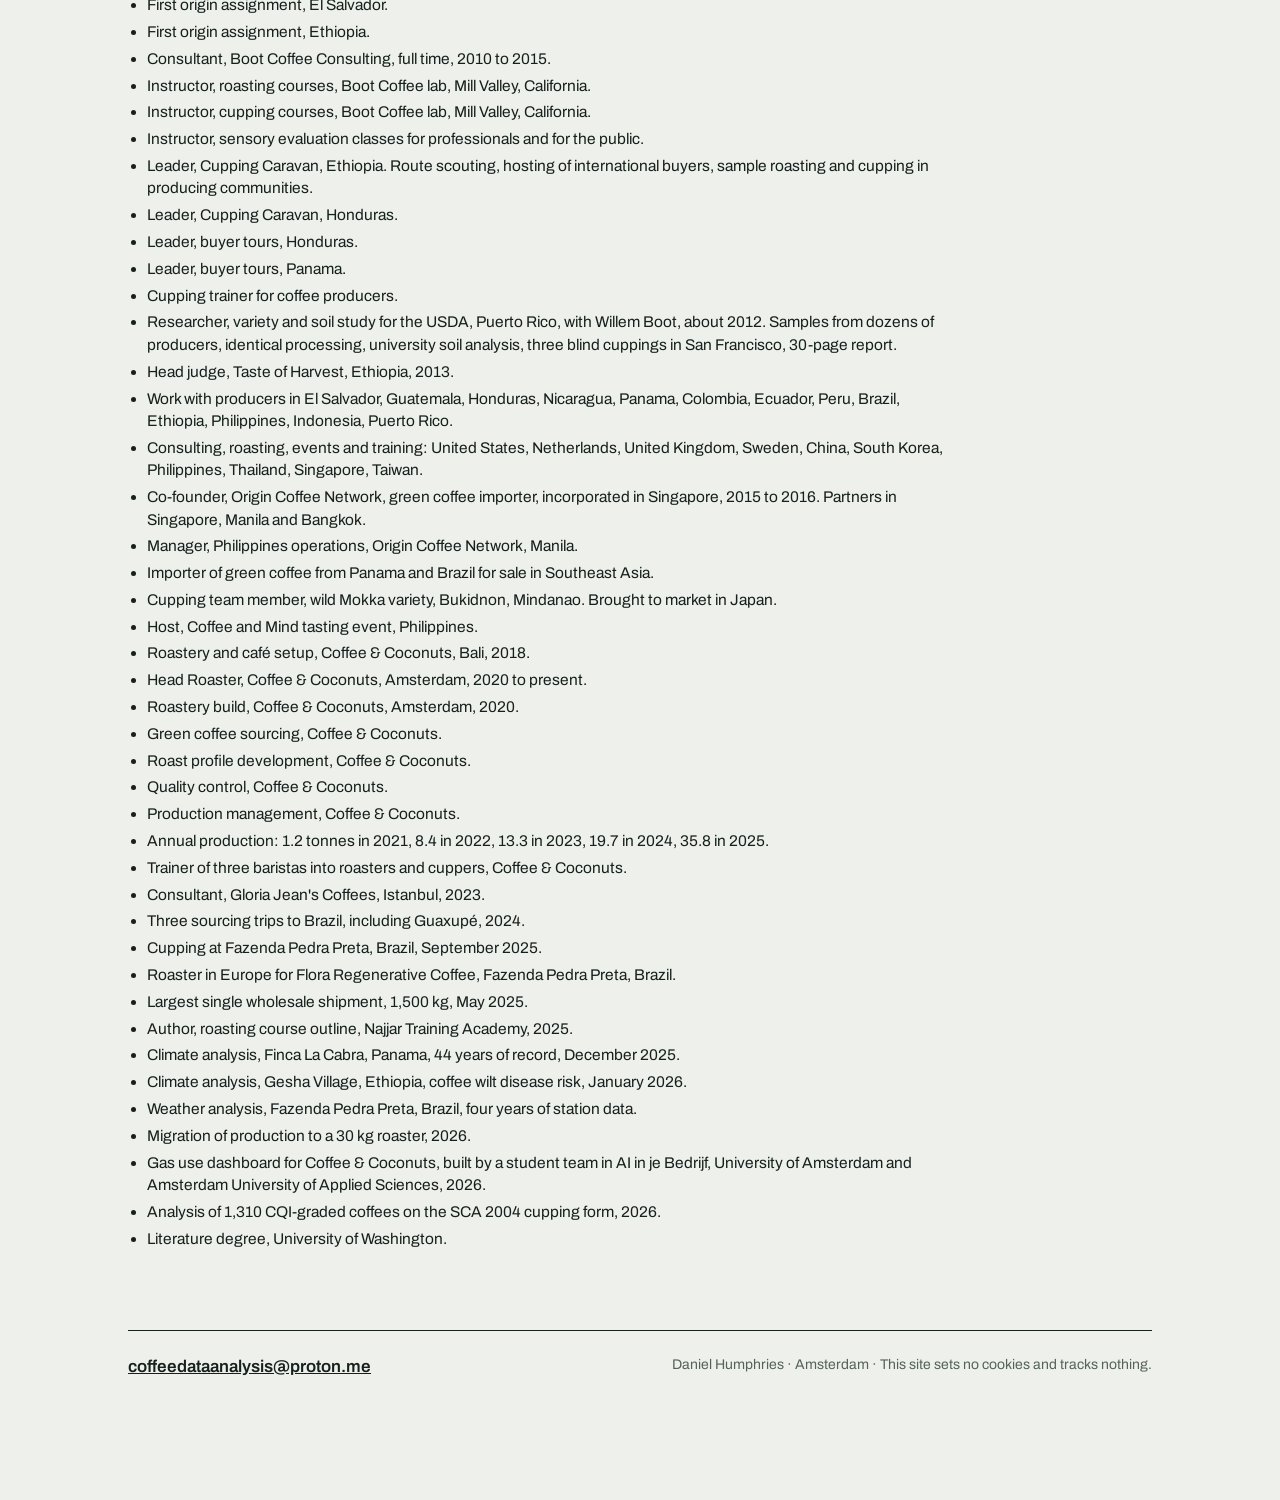
==== commit d70e9207: "site: 2026-11-25 14:27" ====
--- a/index.html
+++ b/index.html
@@ -34,7 +34,7 @@
   h1 span { color: var(--green); }
   .lede { max-width: 43rem; font-size: clamp(18px, 1.55vw, 21px); line-height: 1.5; margin: 0 0 1em; }
   .lede.more { font-size: 17px; line-height: 1.55; }
-  .strip { display: grid; grid-template-columns: repeat(5, minmax(0, 1fr)); gap: .9rem; max-width: 60rem; margin: 1.7rem 0 1.9rem; padding: 0; list-style: none; }
+  .strip { display: grid; grid-template-columns: repeat(6, minmax(0, 1fr)); gap: .9rem; max-width: 66rem; margin: 1.7rem 0 1.9rem; padding: 0; list-style: none; }
   .strip a { display: block; text-decoration: none; font: 500 11.5px/1.3 var(--mono); letter-spacing: .05em; text-transform: uppercase; color: var(--soft); }
   .strip img { width: 100%; height: auto; aspect-ratio: 16 / 10; object-fit: cover; border: 1px solid var(--rule); background: var(--ink); margin-bottom: .45rem; }
   .strip a:hover, .strip a:focus-visible { color: var(--ink); outline: none; }
@@ -110,6 +110,7 @@
   <h1>Coffee <span>and</span> AI</h1>
   <p class="lede">I have been working in coffee for over 20 years, from my first shift on the bar in the US, through teaching sensory evaluation to producers in Latin America and Africa, to running a green importing company in Southeast Asia, to my home today, as head roaster of a growing company in the Netherlands.</p>
   <ul class="strip" aria-label="The systems on this page">
+    <li><a href="#gas"><img src="media/gas-energy.jpg" width="1600" height="1000" alt="">Gas dashboard</a></li>
     <li><a href="#query"><img src="media/app-atlas.jpg" width="1120" height="700" alt="">Query system</a></li>
     <li><a href="#vault"><img src="media/cupping-graph.jpg" width="1120" height="700" alt="">Cupping vault</a></li>
     <li><a href="#climate"><img src="media/climate.jpg" width="1280" height="800" alt="">Climate reports</a></li>
@@ -122,8 +123,37 @@
 
 <main id="systems">
 
+  <article class="sys" id="gas">
+    <div class="n">01</div>
+    <div>
+      <h2>Gas use dashboard</h2>
+      <p class="label">Built with the <b>University of Amsterdam</b>, 2026</p>
+      <p>Some people associate AI with wasting energy. Properly applied, AI can optimize systems and find ways to use significantly <em>less</em> energy than we are already currently using (not some theoretical energy-use in the future). That was the idea behind this project: to roast the same profile with less gas.</p>
+      <p>In 2026 Coffee &amp; Coconuts took part in AI in je Bedrijf, a programme that pairs small Amsterdam companies with student teams from the University of Amsterdam and the Amsterdam University of Applied Sciences. A team of four business IT students built a dashboard for the gas use of our Giesen 15.</p>
+      <ul>
+        <li>It reads the roast exports from Cropster, splits each roast into drying, Maillard and development, and totals the gas in each phase.</li>
+        <li>Each roast's temperature and gas curves are compared with a reference roast of the same coffee, and every batch is ranked on gas use and on how closely it followed the profile.</li>
+        <li>Roasts are linked to the weather on the day and to moisture and density readings of the green coffee.</li>
+        <li>A model reads the first minutes of a roast and predicts its total gas use and how far it will drift from the profile.</li>
+      </ul>
+      <a class="go" href="https://github.com/danielcoconuts/CC_MVP">Code by Menghan Hu</a>
+    </div>
+    <div>
+    <figure class="shot">
+      <video src="media/gas-dashboard.mp4" poster="media/gas-energy.jpg" width="1600" height="1000" autoplay muted loop playsinline preload="metadata" aria-label="Screenshots of the dashboard: gas use against curve deviation for every roast, a temperature curve against its reference, a gas curve against its reference, and the prediction view"></video>
+      <figcaption>The dashboard running on our roast data. Gas use against deviation from the profile for every roast, one roast's temperature and gas curves against the reference, and the prediction view.</figcaption>
+    </figure>
+    <dl class="facts">
+      <div><dt>Roasts</dt><dd>123</dd></div>
+      <div><dt>Roaster</dt><dd>Giesen 15</dd></div>
+      <div><dt>Period</dt><dd>June 2024 to February 2026</dd></div>
+      <div><dt>Built by</dt><dd>four UvA students</dd></div>
+    </dl>
+    </div>
+  </article>
+
   <article class="sys" id="query">
-    <div class="n">01</div>
+    <div class="n">02</div>
     <div>
       <h2>The roastery query system</h2>
       <p class="label">In use by the roastery team since <b>August 2026</b></p>
@@ -150,7 +180,7 @@
   </article>
 
   <article class="sys" id="vault">
-    <div class="n">02</div>
+    <div class="n">03</div>
     <div>
       <h2>The cupping vault</h2>
       <p class="label">Every cupping filed since <b>October 2025</b></p>
@@ -176,7 +206,7 @@
   </article>
 
   <article class="sys" id="climate">
-    <div class="n">03</div>
+    <div class="n">04</div>
     <div>
       <h2>Farm climate reports</h2>
       <p class="label">Gesha Village, Ethiopia · Fazenda Pedra Preta, Brazil</p>
@@ -201,7 +231,7 @@
   </article>
 
   <article class="sys" id="corpus">
-    <div class="n">04</div>
+    <div class="n">05</div>
     <div>
       <h2>The coffee evaluation corpus</h2>
       <p class="label">Research database, growing nightly · counts from <b>26 October 2026</b></p>
@@ -229,7 +259,7 @@
   </article>
 
   <article class="sys" id="galaxy">
-    <div class="n">05</div>
+    <div class="n">06</div>
     <div>
       <h2>The vault galaxy</h2>
       <p class="label">A 3D map of a roastery's notes</p>
@@ -315,19 +345,7 @@
       <li>Cupping trainer for coffee producers.</li>
       <li>Researcher, variety and soil study for the USDA, Puerto Rico, with Willem Boot, about 2012. Samples from dozens of producers, identical processing, university soil analysis, three blind cuppings in San Francisco, 30-page report.</li>
       <li>Head judge, Taste of Harvest, Ethiopia, 2013.</li>
-      <li>Work with producers, El Salvador.</li>
-      <li>Work with producers, Guatemala.</li>
-      <li>Work with producers, Honduras.</li>
-      <li>Work with producers, Nicaragua.</li>
-      <li>Work with producers, Panama.</li>
-      <li>Work with producers, Colombia.</li>
-      <li>Work with producers, Ecuador.</li>
-      <li>Work with producers, Peru.</li>
-      <li>Work with producers, Brazil.</li>
-      <li>Work with producers, Ethiopia.</li>
-      <li>Work with producers, Philippines.</li>
-      <li>Work with producers, Indonesia.</li>
-      <li>Work with producers, Puerto Rico.</li>
+      <li>Work with producers in El Salvador, Guatemala, Honduras, Nicaragua, Panama, Colombia, Ecuador, Peru, Brazil, Ethiopia, Philippines, Indonesia, Puerto Rico.</li>
       <li>Consulting, roasting, events and training: United States, Netherlands, United Kingdom, Sweden, China, South Korea, Philippines, Thailand, Singapore, Taiwan.</li>
       <li>Co-founder, Origin Coffee Network, green coffee importer, incorporated in Singapore, 2015 to 2016. Partners in Singapore, Manila and Bangkok.</li>
       <li>Manager, Philippines operations, Origin Coffee Network, Manila.</li>
@@ -353,6 +371,7 @@
       <li>Climate analysis, Gesha Village, Ethiopia, coffee wilt disease risk, January 2026.</li>
       <li>Weather analysis, Fazenda Pedra Preta, Brazil, four years of station data.</li>
       <li>Migration of production to a 30 kg roaster, 2026.</li>
+      <li>Gas use dashboard for Coffee &amp; Coconuts, built by a student team in AI in je Bedrijf, University of Amsterdam and Amsterdam University of Applied Sciences, 2026.</li>
       <li>Analysis of 1,310 CQI-graded coffees on the SCA 2004 cupping form, 2026.</li>
       <li>Literature degree, University of Washington.</li>
     </ul>
